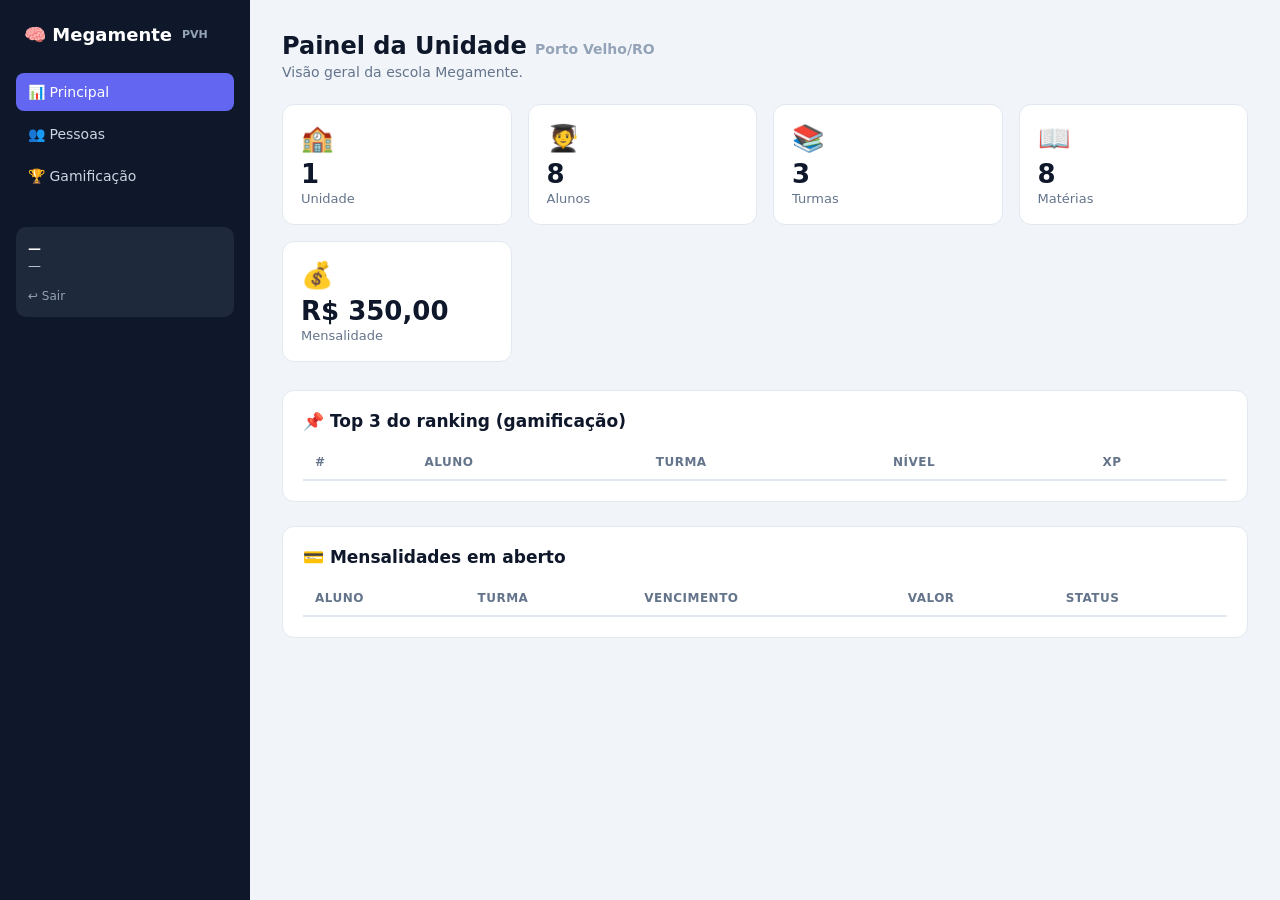
==== prototipo/index.html @ e92a615d "Inovação: gamificação - níveis, conquistas, XP, ranking e protótipo da interface" ====
<!DOCTYPE html>
<html lang="pt-BR">
<head>
    <meta charset="UTF-8">
    <meta name="viewport" content="width=device-width, initial-scale=1.0">
    <title>Principal - Escola Megamente</title>
    <link rel="stylesheet" href="assets/style.css">
</head>
<body>
    <div class="app">
        <aside class="sidebar">
            <div class="brand">🧠 Megamente <span style="font-size:11px;color:#94a3b8">PVH</span></div>
            <nav>
                <a href="index.html" class="active">📊 Principal</a>
                <a href="pessoas.html">👥 Pessoas</a>
                <a href="gamificacao.html">🏆 Gamificação</a>
            </nav>
            <div class="sidebar-user">
                <b id="nomeUsuario">—</b>
                <span id="cargoUsuario">—</span><br><br>
                <a href="#" onclick="sair()">↩ Sair</a>
            </div>
        </aside>

        <main class="main">
            <h1>Painel da Unidade <span style="font-size:14px;color:#94a3b8">Porto Velho/RO</span></h1>
            <p class="page-sub">Visão geral da escola Megamente.</p>

            <div class="cards">
                <div class="card"><div class="card-icone">🏫</div><div class="card-valor">1</div><div class="card-label">Unidade</div></div>
                <div class="card"><div class="card-icone">🧑‍🎓</div><div class="card-valor">8</div><div class="card-label">Alunos</div></div>
                <div class="card"><div class="card-icone">📚</div><div class="card-valor">3</div><div class="card-label">Turmas</div></div>
                <div class="card"><div class="card-icone">📖</div><div class="card-valor">8</div><div class="card-label">Matérias</div></div>
                <div class="card"><div class="card-icone">💰</div><div class="card-valor">R$ 350,00</div><div class="card-label">Mensalidade</div></div>
            </div>

            <div class="panel">
                <h2>📌 Top 3 do ranking (gamificação)</h2>
                <table>
                    <thead>
                        <tr><th>#</th><th>Aluno</th><th>Turma</th><th>Nível</th><th>XP</th></tr>
                    </thead>
                    <tbody id="tbodyRankingTop"></tbody>
                </table>
            </div>

            <div class="panel">
                <h2>💳 Mensalidades em aberto</h2>
                <table>
                    <thead>
                        <tr><th>Aluno</th><th>Turma</th><th>Vencimento</th><th>Valor</th><th>Status</th></tr>
                    </thead>
                    <tbody id="tbodyPagamentos"></tbody>
                </table>
            </div>
        </main>
    </div>

    <script src="assets/app.js"></script>
</body>
</html>
---- prototipo/assets/style.css ----
/* Protótipo Escola Megamente */

* {
    margin: 0;
    padding: 0;
    box-sizing: border-box;
}

:root {
    --bg: #0f172a;
    --bg-soft: #1e293b;
    --card: #ffffff;
    --primary: #6366f1;
    --primary-dark: #4f46e5;
    --success: #10b981;
    --warning: #f59e0b;
    --danger: #ef4444;
    --text: #0f172a;
    --muted: #64748b;
    --border: #e2e8f0;
    --gold: #f59e0b;
}

body {
    font-family: 'Segoe UI', system-ui, -apple-system, sans-serif;
    background: #f1f5f9;
    color: var(--text);
    min-height: 100vh;
    display: flex;
    flex-direction: column;
    align-items: center;
}

/* ---------- LOGIN ---------- */

.login-wrapper {
    min-height: 100vh;
    display: flex;
    align-items: center;
    justify-content: center;
    background: radial-gradient(1200px 600px at 70% -10%, #4338ca55, transparent),
                radial-gradient(1000px 500px at 10% 110%, #0ea5e955, transparent),
                var(--bg);
    width: 100%;
}

.login-card {
    background: var(--card);
    border-radius: 16px;
    box-shadow: 0 25px 60px rgba(2, 6, 23, .5);
    padding: 40px;
    width: 100%;
    max-width: 400px;
}

.login-card .logo {
    font-size: 42px;
    text-align: center;
    margin-bottom: 8px;
}

.login-card h1 {
    text-align: center;
    font-size: 24px;
    color: var(--text);
}

.login-card .subtitle {
    text-align: center;
    color: var(--muted);
    font-size: 14px;
    margin: 6px 0 24px;
}

.login-card .badge-gamificacao {
    display: block;
    text-align: center;
    background: linear-gradient(90deg, #f59e0b, #ef4444);
    color: #fff;
    font-size: 12px;
    font-weight: 700;
    border-radius: 999px;
    padding: 6px 12px;
    margin: 0 auto 20px;
    width: fit-content;
}

.field {
    margin-bottom: 16px;
}

.field label {
    display: block;
    font-size: 13px;
    font-weight: 600;
    color: var(--text);
    margin-bottom: 6px;
}

.field input,
.field select {
    width: 100%;
    padding: 12px 14px;
    border: 1px solid var(--border);
    border-radius: 8px;
    font-size: 14px;
    background: #f8fafc;
}

.field input:focus,
.field select:focus {
    outline: 2px solid var(--primary);
    border-color: transparent;
}

.btn {
    display: inline-flex;
    align-items: center;
    justify-content: center;
    gap: 8px;
    padding: 12px 20px;
    border: none;
    border-radius: 8px;
    font-size: 14px;
    font-weight: 600;
    cursor: pointer;
    text-decoration: none;
    transition: filter .15s;
}

.btn:hover { filter: brightness(1.05); }

.btn-primary { background: var(--primary); color: #fff; width: 100%; }
.btn-success { background: var(--success); color: #fff; }
.btn-ghost   { background: transparent; color: var(--primary); border: 1px solid var(--primary); }

.login-error {
    color: var(--danger);
    font-size: 13px;
    margin-top: 10px;
    text-align: center;
    display: none;
}

.perfil-cards {
    display: flex;
    flex-direction: column;
    gap: 10px;
    margin-bottom: 20px;
}

.perfil-card {
    display: flex;
    align-items: center;
    gap: 12px;
    border: 2px solid var(--border);
    border-radius: 10px;
    padding: 12px 14px;
    cursor: pointer;
    transition: border-color .15s, background .15s;
    background: #f8fafc;
}

.perfil-card:hover { border-color: var(--primary); }

.perfil-card.selected { border-color: var(--primary); background: #eef2ff; }

.perfil-card .perfil-icone {
    font-size: 28px;
}

.perfil-card .perfil-nome { font-weight: 700; font-size: 14px; }
.perfil-card .perfil-desc { font-size: 12px; color: var(--muted); }

/* ---------- APP (layout com sidebar) ---------- */

.app {
    display: flex;
    width: 100%;
    min-height: 100vh;
}

.sidebar {
    width: 250px;
    background: var(--bg);
    color: #cbd5e1;
    padding: 24px 16px;
    flex-shrink: 0;
}

.sidebar .brand {
    font-size: 18px;
    font-weight: 800;
    color: #fff;
    display: flex;
    align-items: center;
    gap: 10px;
    margin-bottom: 28px;
    padding: 0 8px;
}

.sidebar nav a {
    display: flex;
    align-items: center;
    gap: 10px;
    color: #cbd5e1;
    text-decoration: none;
    padding: 11px 12px;
    border-radius: 8px;
    font-size: 14px;
    margin-bottom: 4px;
    transition: background .15s;
}

.sidebar nav a:hover { background: var(--bg-soft); color: #fff; }
.sidebar nav a.active { background: var(--primary); color: #fff; }

.sidebar .sidebar-user {
    margin-top: 32px;
    padding: 14px 12px;
    background: var(--bg-soft);
    border-radius: 10px;
    font-size: 13px;
}

.sidebar .sidebar-user b { color: #fff; display: block; margin-bottom: 2px; }
.sidebar .sidebar-user a { color: #94a3b8; font-size: 12px; text-decoration: none; }

.main {
    flex: 1;
    padding: 32px;
    max-width: 1100px;
}

.main h1 { font-size: 24px; margin-bottom: 4px; }
.main .page-sub { color: var(--muted); margin-bottom: 24px; font-size: 14px; }

.cards {
    display: grid;
    grid-template-columns: repeat(auto-fit, minmax(200px, 1fr));
    gap: 16px;
    margin-bottom: 28px;
}

.card {
    background: var(--card);
    border: 1px solid var(--border);
    border-radius: 12px;
    padding: 18px;
}

.card .card-icone { font-size: 26px; }
.card .card-valor { font-size: 26px; font-weight: 800; margin: 6px 0 2px; }
.card .card-label { font-size: 13px; color: var(--muted); }

.panel {
    background: var(--card);
    border: 1px solid var(--border);
    border-radius: 12px;
    padding: 20px;
    margin-bottom: 24px;
}

.panel h2 { font-size: 17px; margin-bottom: 14px; }

table {
    width: 100%;
    border-collapse: collapse;
    font-size: 14px;
}

th {
    text-align: left;
    font-size: 12px;
    text-transform: uppercase;
    letter-spacing: .04em;
    color: var(--muted);
    padding: 10px 12px;
    border-bottom: 2px solid var(--border);
}

td {
    padding: 12px;
    border-bottom: 1px solid var(--border);
}

tr:hover td { background: #f8fafc; }

.badge {
    display: inline-block;
    padding: 4px 10px;
    border-radius: 999px;
    font-size: 12px;
    font-weight: 700;
}

.badge-pago      { background: #d1fae5; color: #065f46; }
.badge-pendente  { background: #fef3c7; color: #92400e; }
.badge-atrasado  { background: #fee2e2; color: #991b1b; }
.badge-ativa     { background: #dbeafe; color: #1e40af; }
.badge-nivel     { background: #ede9fe; color: #5b21b6; }

.toolbar {
    display: flex;
    gap: 10px;
    align-items: center;
    margin-bottom: 16px;
}

.toolbar input[type="search"] {
    flex: 1;
    padding: 10px 14px;
    border: 1px solid var(--border);
    border-radius: 8px;
    font-size: 14px;
}

/* ---------- RANKING / GAMIFICAÇÃO ---------- */

.podio { display: flex; gap: 16px; align-items: flex-end; margin-bottom: 28px; }

.podio-item {
    flex: 1;
    text-align: center;
    background: var(--card);
    border: 1px solid var(--border);
    border-radius: 12px;
    padding: 16px 12px;
}

.podio-item .rank { font-size: 30px; }
.podio-item .nome { font-weight: 700; font-size: 14px; margin-top: 4px; }
.podio-item .xp { font-size: 13px; color: var(--muted); }
.podio-item.podio-top { border-color: var(--gold); box-shadow: 0 8px 24px rgba(245, 158, 11, .18); }

.progresso {
    display: flex;
    align-items: center;
    gap: 12px;
    margin: 8px 0 2px;
    font-size: 13px;
    color: var(--muted);
}

.barra {
    flex: 1;
    height: 8px;
    background: #e2e8f0;
    border-radius: 999px;
    overflow: hidden;
}

.barra > span {
    display: block;
    height: 100%;
    background: linear-gradient(90deg, var(--primary), #a855f7);
    border-radius: 999px;
}

.conquista-chip {
    display: inline-flex;
    align-items: center;
    gap: 6px;
    background: #f8fafc;
    border: 1px solid var(--border);
    border-radius: 999px;
    padding: 5px 10px;
    font-size: 13px;
    margin: 3px 4px 3px 0;
}

.avatar {
    width: 34px;
    height: 34px;
    border-radius: 50%;
    background: var(--primary);
    color: #fff;
    display: inline-flex;
    align-items: center;
    justify-content: center;
    font-weight: 700;
    font-size: 14px;
}

.footer-note {
    margin-top: 24px;
    font-size: 12px;
    color: var(--muted);
    text-align: center;
}

@media (max-width: 800px) {
    .app { flex-direction: column; }
    .sidebar { width: 100%; }
}
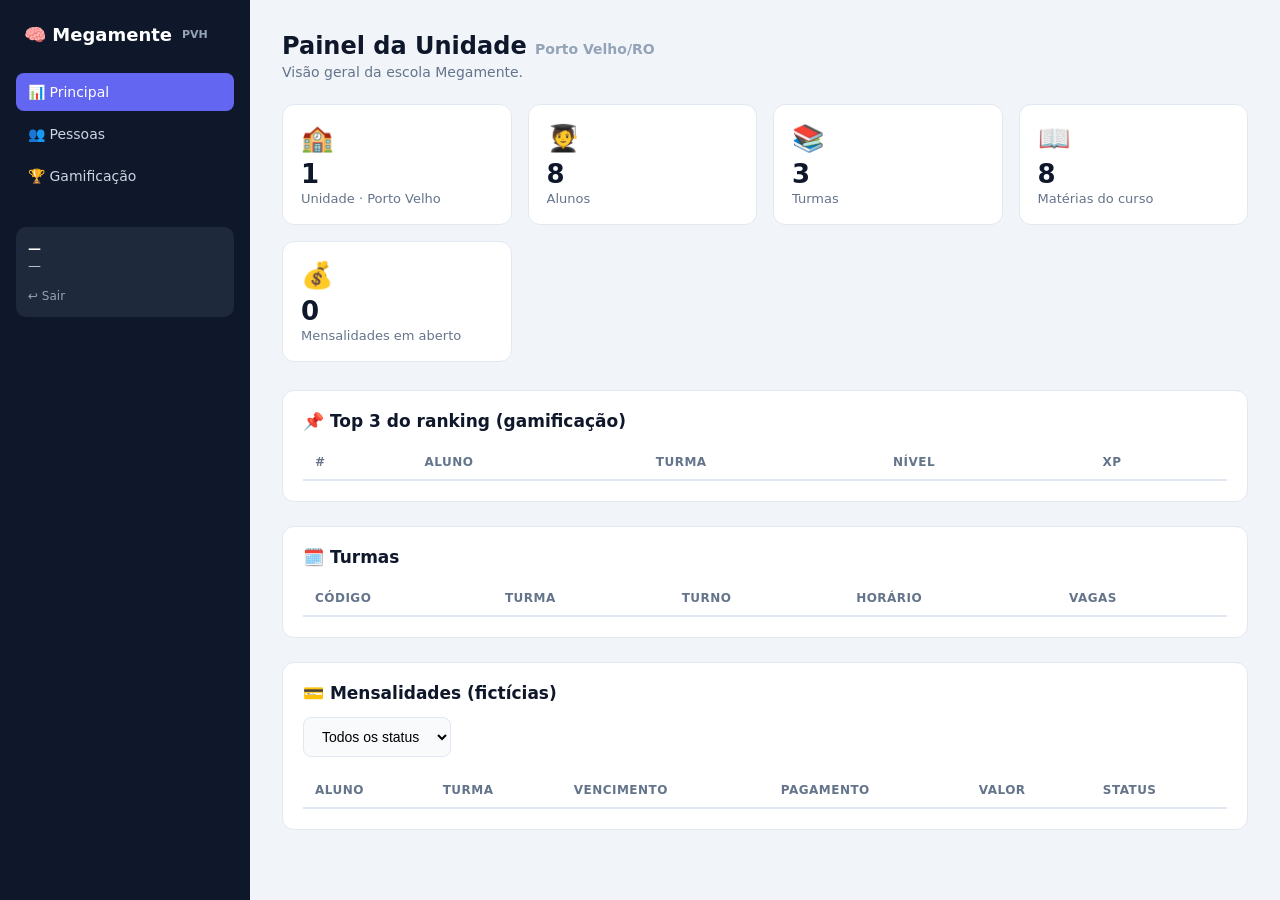
==== commit 6152d97d: "Protótipo: telas com dados fictícios completos (20 pessoas, 13 pagamentos, conquistas, turmas)" ====
--- a/prototipo/index.html
+++ b/prototipo/index.html
@@ -27,11 +27,11 @@
             <p class="page-sub">Visão geral da escola Megamente.</p>
 
             <div class="cards">
-                <div class="card"><div class="card-icone">🏫</div><div class="card-valor">1</div><div class="card-label">Unidade</div></div>
-                <div class="card"><div class="card-icone">🧑‍🎓</div><div class="card-valor">8</div><div class="card-label">Alunos</div></div>
+                <div class="card"><div class="card-icone">🏫</div><div class="card-valor">1</div><div class="card-label">Unidade · Porto Velho</div></div>
+                <div class="card"><div class="card-icone">🧑‍🎓</div><div class="card-valor" id="totalAlunos">8</div><div class="card-label">Alunos</div></div>
                 <div class="card"><div class="card-icone">📚</div><div class="card-valor">3</div><div class="card-label">Turmas</div></div>
-                <div class="card"><div class="card-icone">📖</div><div class="card-valor">8</div><div class="card-label">Matérias</div></div>
-                <div class="card"><div class="card-icone">💰</div><div class="card-valor">R$ 350,00</div><div class="card-label">Mensalidade</div></div>
+                <div class="card"><div class="card-icone">📖</div><div class="card-valor">8</div><div class="card-label">Matérias do curso</div></div>
+                <div class="card"><div class="card-icone">💰</div><div class="card-valor" id="totalPendentes">0</div><div class="card-label">Mensalidades em aberto</div></div>
             </div>
 
             <div class="panel">
@@ -45,10 +45,28 @@
             </div>
 
             <div class="panel">
-                <h2>💳 Mensalidades em aberto</h2>
+                <h2>🗓️ Turmas</h2>
                 <table>
                     <thead>
-                        <tr><th>Aluno</th><th>Turma</th><th>Vencimento</th><th>Valor</th><th>Status</th></tr>
+                        <tr><th>Código</th><th>Turma</th><th>Turno</th><th>Horário</th><th>Vagas</th></tr>
+                    </thead>
+                    <tbody id="tbodyTurmas"></tbody>
+                </table>
+            </div>
+
+            <div class="panel">
+                <h2>💳 Mensalidades (fictícias)</h2>
+                <div class="toolbar">
+                    <select id="filtroStatus" onchange="filtrarPagamentos()" style="padding:10px 14px;border:1px solid var(--border);border-radius:8px;font-size:14px;background:#f8fafc;">
+                        <option value="">Todos os status</option>
+                        <option value="PAGO">Pago</option>
+                        <option value="PENDENTE">Pendente</option>
+                        <option value="ATRASADO">Atrasado</option>
+                    </select>
+                </div>
+                <table>
+                    <thead>
+                        <tr><th>Aluno</th><th>Turma</th><th>Vencimento</th><th>Pagamento</th><th>Valor</th><th>Status</th></tr>
                     </thead>
                     <tbody id="tbodyPagamentos"></tbody>
                 </table>
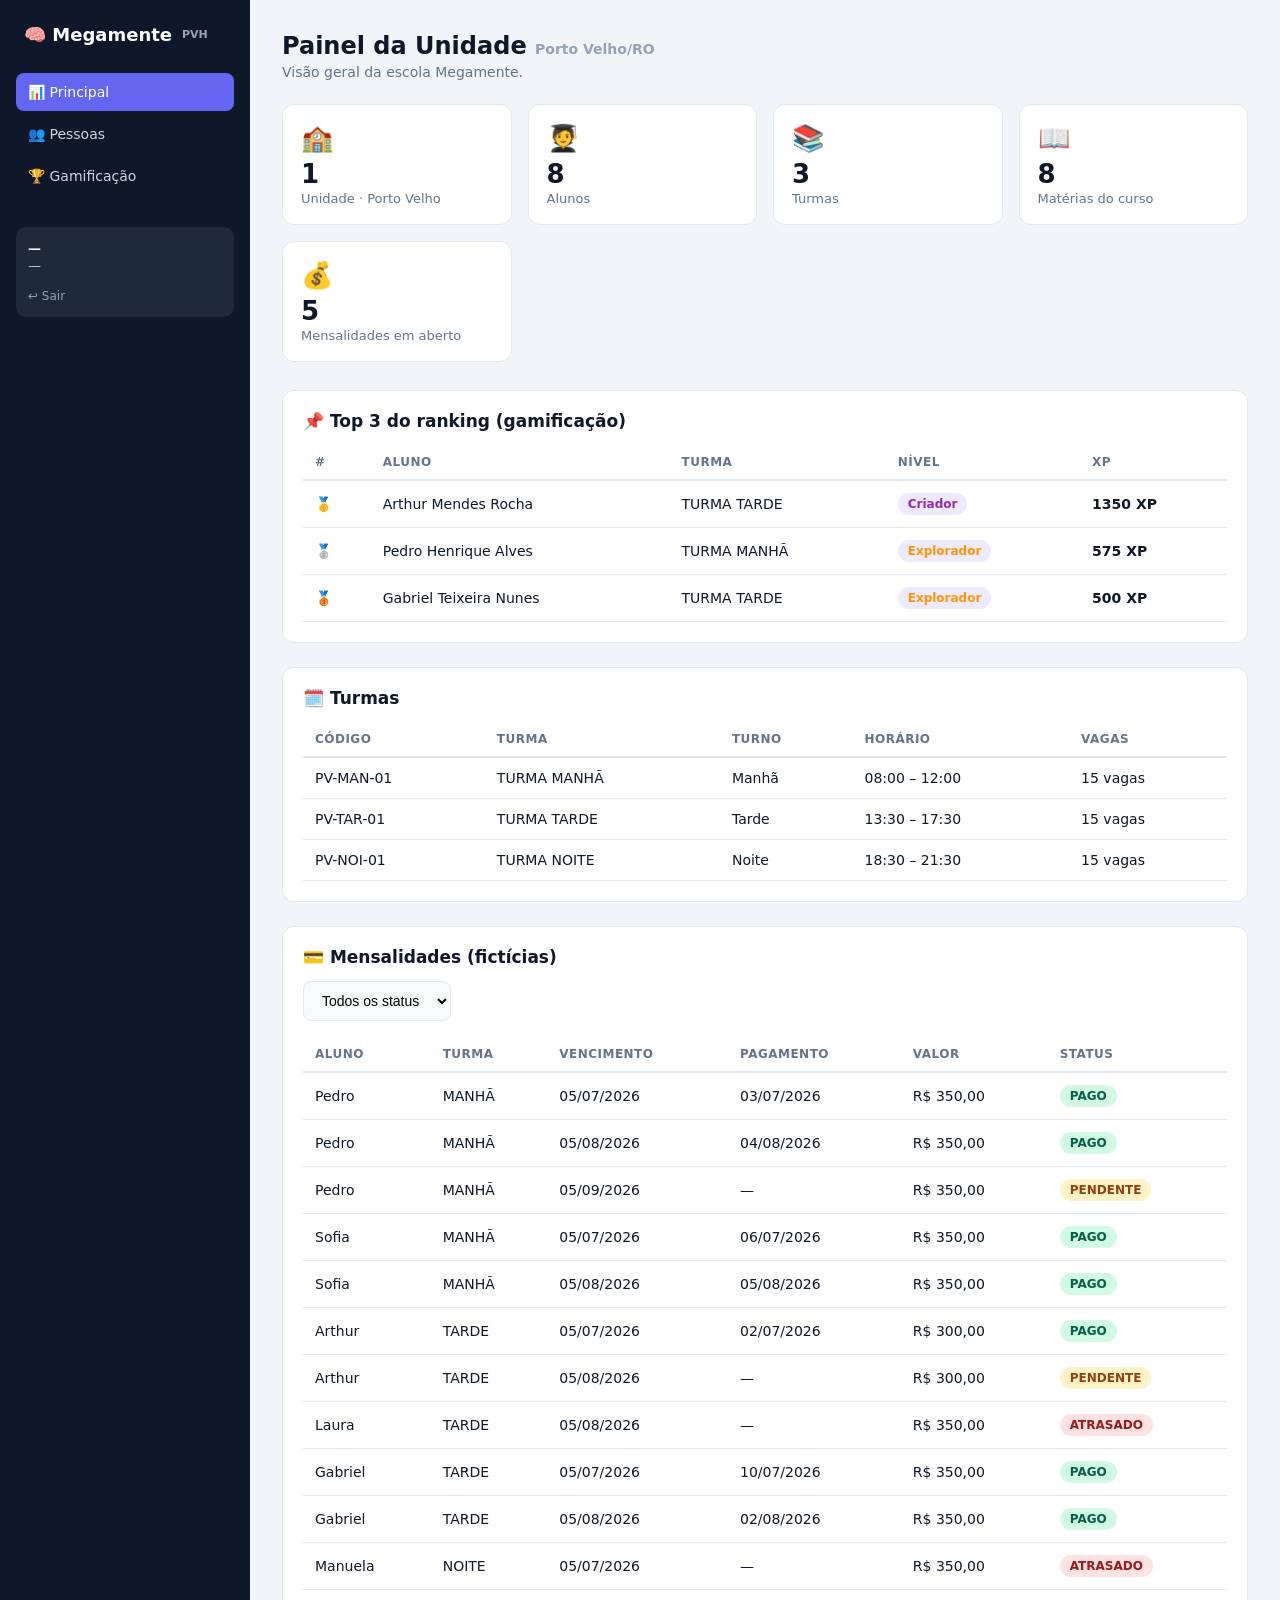
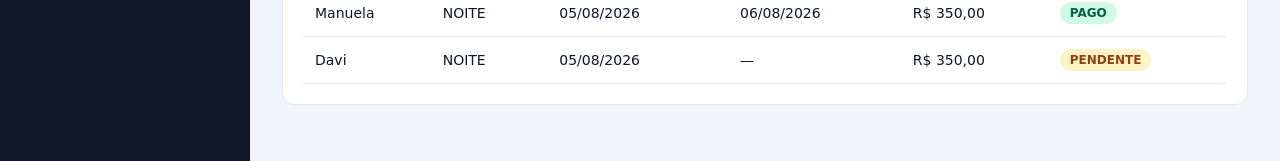
==== commit a44ab100: "Protótipo: dados fictícios embutidos no HTML (funcionam sem JS)" ====
--- a/prototipo/index.html
+++ b/prototipo/index.html
@@ -31,7 +31,7 @@
                 <div class="card"><div class="card-icone">🧑‍🎓</div><div class="card-valor" id="totalAlunos">8</div><div class="card-label">Alunos</div></div>
                 <div class="card"><div class="card-icone">📚</div><div class="card-valor">3</div><div class="card-label">Turmas</div></div>
                 <div class="card"><div class="card-icone">📖</div><div class="card-valor">8</div><div class="card-label">Matérias do curso</div></div>
-                <div class="card"><div class="card-icone">💰</div><div class="card-valor" id="totalPendentes">0</div><div class="card-label">Mensalidades em aberto</div></div>
+                <div class="card"><div class="card-icone">💰</div><div class="card-valor" id="totalPendentes">5</div><div class="card-label">Mensalidades em aberto</div></div>
             </div>
 
             <div class="panel">
@@ -40,7 +40,11 @@
                     <thead>
                         <tr><th>#</th><th>Aluno</th><th>Turma</th><th>Nível</th><th>XP</th></tr>
                     </thead>
-                    <tbody id="tbodyRankingTop"></tbody>
+                    <tbody id="tbodyRankingTop">
+                        <tr><td>🥇</td><td>Arthur Mendes Rocha</td><td>TURMA TARDE</td><td><span class="badge badge-nivel" style="color:#9c27b0">Criador</span></td><td><b>1350 XP</b></td></tr>
+                        <tr><td>🥈</td><td>Pedro Henrique Alves</td><td>TURMA MANHÃ</td><td><span class="badge badge-nivel" style="color:#ff9800">Explorador</span></td><td><b>575 XP</b></td></tr>
+                        <tr><td>🥉</td><td>Gabriel Teixeira Nunes</td><td>TURMA TARDE</td><td><span class="badge badge-nivel" style="color:#ff9800">Explorador</span></td><td><b>500 XP</b></td></tr>
+                    </tbody>
                 </table>
             </div>
 
@@ -50,7 +54,11 @@
                     <thead>
                         <tr><th>Código</th><th>Turma</th><th>Turno</th><th>Horário</th><th>Vagas</th></tr>
                     </thead>
-                    <tbody id="tbodyTurmas"></tbody>
+                    <tbody id="tbodyTurmas">
+                        <tr><td>PV-MAN-01</td><td>TURMA MANHÃ</td><td>Manhã</td><td>08:00 – 12:00</td><td>15 vagas</td></tr>
+                        <tr><td>PV-TAR-01</td><td>TURMA TARDE</td><td>Tarde</td><td>13:30 – 17:30</td><td>15 vagas</td></tr>
+                        <tr><td>PV-NOI-01</td><td>TURMA NOITE</td><td>Noite</td><td>18:30 – 21:30</td><td>15 vagas</td></tr>
+                    </tbody>
                 </table>
             </div>
 
@@ -68,7 +76,21 @@
                     <thead>
                         <tr><th>Aluno</th><th>Turma</th><th>Vencimento</th><th>Pagamento</th><th>Valor</th><th>Status</th></tr>
                     </thead>
-                    <tbody id="tbodyPagamentos"></tbody>
+                    <tbody id="tbodyPagamentos">
+                        <tr><td>Pedro</td><td>MANHÃ</td><td>05/07/2026</td><td>03/07/2026</td><td>R$ 350,00</td><td><span class="badge badge-pago">PAGO</span></td></tr>
+                        <tr><td>Pedro</td><td>MANHÃ</td><td>05/08/2026</td><td>04/08/2026</td><td>R$ 350,00</td><td><span class="badge badge-pago">PAGO</span></td></tr>
+                        <tr><td>Pedro</td><td>MANHÃ</td><td>05/09/2026</td><td>—</td><td>R$ 350,00</td><td><span class="badge badge-pendente">PENDENTE</span></td></tr>
+                        <tr><td>Sofia</td><td>MANHÃ</td><td>05/07/2026</td><td>06/07/2026</td><td>R$ 350,00</td><td><span class="badge badge-pago">PAGO</span></td></tr>
+                        <tr><td>Sofia</td><td>MANHÃ</td><td>05/08/2026</td><td>05/08/2026</td><td>R$ 350,00</td><td><span class="badge badge-pago">PAGO</span></td></tr>
+                        <tr><td>Arthur</td><td>TARDE</td><td>05/07/2026</td><td>02/07/2026</td><td>R$ 300,00</td><td><span class="badge badge-pago">PAGO</span></td></tr>
+                        <tr><td>Arthur</td><td>TARDE</td><td>05/08/2026</td><td>—</td><td>R$ 300,00</td><td><span class="badge badge-pendente">PENDENTE</span></td></tr>
+                        <tr><td>Laura</td><td>TARDE</td><td>05/08/2026</td><td>—</td><td>R$ 350,00</td><td><span class="badge badge-atrasado">ATRASADO</span></td></tr>
+                        <tr><td>Gabriel</td><td>TARDE</td><td>05/07/2026</td><td>10/07/2026</td><td>R$ 350,00</td><td><span class="badge badge-pago">PAGO</span></td></tr>
+                        <tr><td>Gabriel</td><td>TARDE</td><td>05/08/2026</td><td>02/08/2026</td><td>R$ 350,00</td><td><span class="badge badge-pago">PAGO</span></td></tr>
+                        <tr><td>Manuela</td><td>NOITE</td><td>05/07/2026</td><td>—</td><td>R$ 350,00</td><td><span class="badge badge-atrasado">ATRASADO</span></td></tr>
+                        <tr><td>Manuela</td><td>NOITE</td><td>05/08/2026</td><td>06/08/2026</td><td>R$ 350,00</td><td><span class="badge badge-pago">PAGO</span></td></tr>
+                        <tr><td>Davi</td><td>NOITE</td><td>05/08/2026</td><td>—</td><td>R$ 350,00</td><td><span class="badge badge-pendente">PENDENTE</span></td></tr>
+                    </tbody>
                 </table>
             </div>
         </main>
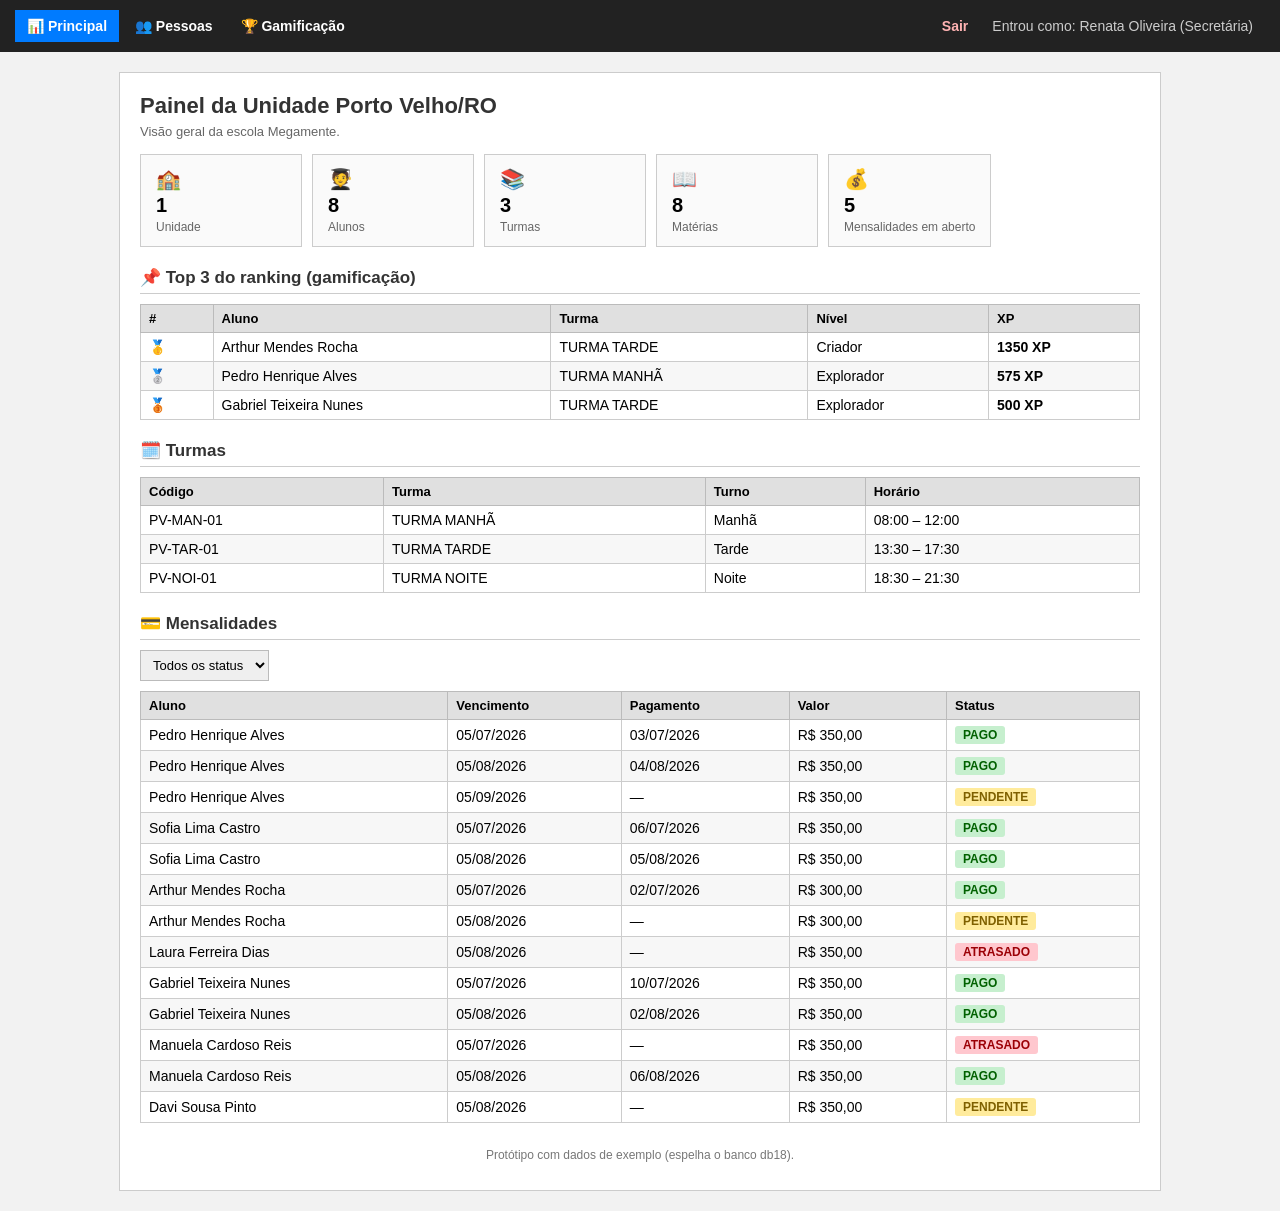
==== commit 9d9c9b86: "Protótipo: layout simples de aluno (sem sidebar/gradiente)" ====
--- a/prototipo/index.html
+++ b/prototipo/index.html
@@ -2,100 +2,104 @@
 <html lang="pt-BR">
 <head>
     <meta charset="UTF-8">
-    <meta name="viewport" content="width=device-width, initial-scale=1.0">
     <title>Principal - Escola Megamente</title>
     <link rel="stylesheet" href="assets/style.css">
 </head>
 <body>
-    <div class="app">
-        <aside class="sidebar">
-            <div class="brand">🧠 Megamente <span style="font-size:11px;color:#94a3b8">PVH</span></div>
-            <nav>
-                <a href="index.html" class="active">📊 Principal</a>
-                <a href="pessoas.html">👥 Pessoas</a>
-                <a href="gamificacao.html">🏆 Gamificação</a>
-            </nav>
-            <div class="sidebar-user">
-                <b id="nomeUsuario">—</b>
-                <span id="cargoUsuario">—</span><br><br>
-                <a href="#" onclick="sair()">↩ Sair</a>
-            </div>
-        </aside>
 
-        <main class="main">
-            <h1>Painel da Unidade <span style="font-size:14px;color:#94a3b8">Porto Velho/RO</span></h1>
-            <p class="page-sub">Visão geral da escola Megamente.</p>
+<div class="menu">
+    <a href="index.html" class="ativo">📊 Principal</a>
+    <a href="pessoas.html">👥 Pessoas</a>
+    <a href="gamificacao.html">🏆 Gamificação</a>
+    <span class="usuario" id="usuarioLogado"></span>
+    <span class="usuario"><a href="#" onclick="sair()">Sair</a></span>
+</div>
 
-            <div class="cards">
-                <div class="card"><div class="card-icone">🏫</div><div class="card-valor">1</div><div class="card-label">Unidade · Porto Velho</div></div>
-                <div class="card"><div class="card-icone">🧑‍🎓</div><div class="card-valor" id="totalAlunos">8</div><div class="card-label">Alunos</div></div>
-                <div class="card"><div class="card-icone">📚</div><div class="card-valor">3</div><div class="card-label">Turmas</div></div>
-                <div class="card"><div class="card-icone">📖</div><div class="card-valor">8</div><div class="card-label">Matérias do curso</div></div>
-                <div class="card"><div class="card-icone">💰</div><div class="card-valor" id="totalPendentes">5</div><div class="card-label">Mensalidades em aberto</div></div>
-            </div>
+<div class="container">
 
-            <div class="panel">
-                <h2>📌 Top 3 do ranking (gamificação)</h2>
-                <table>
-                    <thead>
-                        <tr><th>#</th><th>Aluno</th><th>Turma</th><th>Nível</th><th>XP</th></tr>
-                    </thead>
-                    <tbody id="tbodyRankingTop">
-                        <tr><td>🥇</td><td>Arthur Mendes Rocha</td><td>TURMA TARDE</td><td><span class="badge badge-nivel" style="color:#9c27b0">Criador</span></td><td><b>1350 XP</b></td></tr>
-                        <tr><td>🥈</td><td>Pedro Henrique Alves</td><td>TURMA MANHÃ</td><td><span class="badge badge-nivel" style="color:#ff9800">Explorador</span></td><td><b>575 XP</b></td></tr>
-                        <tr><td>🥉</td><td>Gabriel Teixeira Nunes</td><td>TURMA TARDE</td><td><span class="badge badge-nivel" style="color:#ff9800">Explorador</span></td><td><b>500 XP</b></td></tr>
-                    </tbody>
-                </table>
-            </div>
+    <h1>Painel da Unidade Porto Velho/RO</h1>
+    <p class="subtitulo">Visão geral da escola Megamente.</p>
 
-            <div class="panel">
-                <h2>🗓️ Turmas</h2>
-                <table>
-                    <thead>
-                        <tr><th>Código</th><th>Turma</th><th>Turno</th><th>Horário</th><th>Vagas</th></tr>
-                    </thead>
-                    <tbody id="tbodyTurmas">
-                        <tr><td>PV-MAN-01</td><td>TURMA MANHÃ</td><td>Manhã</td><td>08:00 – 12:00</td><td>15 vagas</td></tr>
-                        <tr><td>PV-TAR-01</td><td>TURMA TARDE</td><td>Tarde</td><td>13:30 – 17:30</td><td>15 vagas</td></tr>
-                        <tr><td>PV-NOI-01</td><td>TURMA NOITE</td><td>Noite</td><td>18:30 – 21:30</td><td>15 vagas</td></tr>
-                    </tbody>
-                </table>
-            </div>
-
-            <div class="panel">
-                <h2>💳 Mensalidades (fictícias)</h2>
-                <div class="toolbar">
-                    <select id="filtroStatus" onchange="filtrarPagamentos()" style="padding:10px 14px;border:1px solid var(--border);border-radius:8px;font-size:14px;background:#f8fafc;">
-                        <option value="">Todos os status</option>
-                        <option value="PAGO">Pago</option>
-                        <option value="PENDENTE">Pendente</option>
-                        <option value="ATRASADO">Atrasado</option>
-                    </select>
-                </div>
-                <table>
-                    <thead>
-                        <tr><th>Aluno</th><th>Turma</th><th>Vencimento</th><th>Pagamento</th><th>Valor</th><th>Status</th></tr>
-                    </thead>
-                    <tbody id="tbodyPagamentos">
-                        <tr><td>Pedro</td><td>MANHÃ</td><td>05/07/2026</td><td>03/07/2026</td><td>R$ 350,00</td><td><span class="badge badge-pago">PAGO</span></td></tr>
-                        <tr><td>Pedro</td><td>MANHÃ</td><td>05/08/2026</td><td>04/08/2026</td><td>R$ 350,00</td><td><span class="badge badge-pago">PAGO</span></td></tr>
-                        <tr><td>Pedro</td><td>MANHÃ</td><td>05/09/2026</td><td>—</td><td>R$ 350,00</td><td><span class="badge badge-pendente">PENDENTE</span></td></tr>
-                        <tr><td>Sofia</td><td>MANHÃ</td><td>05/07/2026</td><td>06/07/2026</td><td>R$ 350,00</td><td><span class="badge badge-pago">PAGO</span></td></tr>
-                        <tr><td>Sofia</td><td>MANHÃ</td><td>05/08/2026</td><td>05/08/2026</td><td>R$ 350,00</td><td><span class="badge badge-pago">PAGO</span></td></tr>
-                        <tr><td>Arthur</td><td>TARDE</td><td>05/07/2026</td><td>02/07/2026</td><td>R$ 300,00</td><td><span class="badge badge-pago">PAGO</span></td></tr>
-                        <tr><td>Arthur</td><td>TARDE</td><td>05/08/2026</td><td>—</td><td>R$ 300,00</td><td><span class="badge badge-pendente">PENDENTE</span></td></tr>
-                        <tr><td>Laura</td><td>TARDE</td><td>05/08/2026</td><td>—</td><td>R$ 350,00</td><td><span class="badge badge-atrasado">ATRASADO</span></td></tr>
-                        <tr><td>Gabriel</td><td>TARDE</td><td>05/07/2026</td><td>10/07/2026</td><td>R$ 350,00</td><td><span class="badge badge-pago">PAGO</span></td></tr>
-                        <tr><td>Gabriel</td><td>TARDE</td><td>05/08/2026</td><td>02/08/2026</td><td>R$ 350,00</td><td><span class="badge badge-pago">PAGO</span></td></tr>
-                        <tr><td>Manuela</td><td>NOITE</td><td>05/07/2026</td><td>—</td><td>R$ 350,00</td><td><span class="badge badge-atrasado">ATRASADO</span></td></tr>
-                        <tr><td>Manuela</td><td>NOITE</td><td>05/08/2026</td><td>06/08/2026</td><td>R$ 350,00</td><td><span class="badge badge-pago">PAGO</span></td></tr>
-                        <tr><td>Davi</td><td>NOITE</td><td>05/08/2026</td><td>—</td><td>R$ 350,00</td><td><span class="badge badge-pendente">PENDENTE</span></td></tr>
-                    </tbody>
-                </table>
-            </div>
-        </main>
+    <div class="cards">
+        <div class="card">
+            <div class="card-icone">🏫</div>
+            <div class="card-valor">1</div>
+            <div class="card-label">Unidade</div>
+        </div>
+        <div class="card">
+            <div class="card-icone">🧑‍🎓</div>
+            <div class="card-valor">8</div>
+            <div class="card-label">Alunos</div>
+        </div>
+        <div class="card">
+            <div class="card-icone">📚</div>
+            <div class="card-valor">3</div>
+            <div class="card-label">Turmas</div>
+        </div>
+        <div class="card">
+            <div class="card-icone">📖</div>
+            <div class="card-valor">8</div>
+            <div class="card-label">Matérias</div>
+        </div>
+        <div class="card">
+            <div class="card-icone">💰</div>
+            <div class="card-valor">5</div>
+            <div class="card-label">Mensalidades em aberto</div>
+        </div>
     </div>
 
-    <script src="assets/app.js"></script>
+    <h2>📌 Top 3 do ranking (gamificação)</h2>
+    <table>
+        <thead><tr><th>#</th><th>Aluno</th><th>Turma</th><th>Nível</th><th>XP</th></tr></thead>
+        <tbody>
+            <tr><td>🥇</td><td>Arthur Mendes Rocha</td><td>TURMA TARDE</td><td>Criador</td><td><b>1350 XP</b></td></tr>
+            <tr><td>🥈</td><td>Pedro Henrique Alves</td><td>TURMA MANHÃ</td><td>Explorador</td><td><b>575 XP</b></td></tr>
+            <tr><td>🥉</td><td>Gabriel Teixeira Nunes</td><td>TURMA TARDE</td><td>Explorador</td><td><b>500 XP</b></td></tr>
+        </tbody>
+    </table>
+
+    <h2>🗓️ Turmas</h2>
+    <table>
+        <thead><tr><th>Código</th><th>Turma</th><th>Turno</th><th>Horário</th></tr></thead>
+        <tbody>
+            <tr><td>PV-MAN-01</td><td>TURMA MANHÃ</td><td>Manhã</td><td>08:00 – 12:00</td></tr>
+            <tr><td>PV-TAR-01</td><td>TURMA TARDE</td><td>Tarde</td><td>13:30 – 17:30</td></tr>
+            <tr><td>PV-NOI-01</td><td>TURMA NOITE</td><td>Noite</td><td>18:30 – 21:30</td></tr>
+        </tbody>
+    </table>
+
+    <h2>💳 Mensalidades</h2>
+    <div class="barra">
+        <select id="filtroStatus" onchange="filtrarPagamentos()">
+            <option value="">Todos os status</option>
+            <option value="PAGO">Pago</option>
+            <option value="PENDENTE">Pendente</option>
+            <option value="ATRASADO">Atrasado</option>
+        </select>
+    </div>
+    <table>
+        <thead><tr><th>Aluno</th><th>Vencimento</th><th>Pagamento</th><th>Valor</th><th>Status</th></tr></thead>
+        <tbody id="tbodyPagamentos">
+            <tr data-status="PAGO"><td>Pedro Henrique Alves</td><td>05/07/2026</td><td>03/07/2026</td><td>R$ 350,00</td><td><span class="badge badge-pago">PAGO</span></td></tr>
+            <tr data-status="PAGO"><td>Pedro Henrique Alves</td><td>05/08/2026</td><td>04/08/2026</td><td>R$ 350,00</td><td><span class="badge badge-pago">PAGO</span></td></tr>
+            <tr data-status="PENDENTE"><td>Pedro Henrique Alves</td><td>05/09/2026</td><td>—</td><td>R$ 350,00</td><td><span class="badge badge-pendente">PENDENTE</span></td></tr>
+            <tr data-status="PAGO"><td>Sofia Lima Castro</td><td>05/07/2026</td><td>06/07/2026</td><td>R$ 350,00</td><td><span class="badge badge-pago">PAGO</span></td></tr>
+            <tr data-status="PAGO"><td>Sofia Lima Castro</td><td>05/08/2026</td><td>05/08/2026</td><td>R$ 350,00</td><td><span class="badge badge-pago">PAGO</span></td></tr>
+            <tr data-status="PAGO"><td>Arthur Mendes Rocha</td><td>05/07/2026</td><td>02/07/2026</td><td>R$ 300,00</td><td><span class="badge badge-pago">PAGO</span></td></tr>
+            <tr data-status="PENDENTE"><td>Arthur Mendes Rocha</td><td>05/08/2026</td><td>—</td><td>R$ 300,00</td><td><span class="badge badge-pendente">PENDENTE</span></td></tr>
+            <tr data-status="ATRASADO"><td>Laura Ferreira Dias</td><td>05/08/2026</td><td>—</td><td>R$ 350,00</td><td><span class="badge badge-atrasado">ATRASADO</span></td></tr>
+            <tr data-status="PAGO"><td>Gabriel Teixeira Nunes</td><td>05/07/2026</td><td>10/07/2026</td><td>R$ 350,00</td><td><span class="badge badge-pago">PAGO</span></td></tr>
+            <tr data-status="PAGO"><td>Gabriel Teixeira Nunes</td><td>05/08/2026</td><td>02/08/2026</td><td>R$ 350,00</td><td><span class="badge badge-pago">PAGO</span></td></tr>
+            <tr data-status="ATRASADO"><td>Manuela Cardoso Reis</td><td>05/07/2026</td><td>—</td><td>R$ 350,00</td><td><span class="badge badge-atrasado">ATRASADO</span></td></tr>
+            <tr data-status="PAGO"><td>Manuela Cardoso Reis</td><td>05/08/2026</td><td>06/08/2026</td><td>R$ 350,00</td><td><span class="badge badge-pago">PAGO</span></td></tr>
+            <tr data-status="PENDENTE"><td>Davi Sousa Pinto</td><td>05/08/2026</td><td>—</td><td>R$ 350,00</td><td><span class="badge badge-pendente">PENDENTE</span></td></tr>
+        </tbody>
+    </table>
+
+    <p class="rodape">Protótipo com dados de exemplo (espelha o banco db18).</p>
+
+</div>
+
+<script src="assets/app.js"></script>
 </body>
 </html>
--- a/prototipo/assets/style.css
+++ b/prototipo/assets/style.css
@@ -1,395 +1,266 @@
-/* Protótipo Escola Megamente */
+/* Estilos simples do projeto */
 
 * {
     margin: 0;
     padding: 0;
-    box-sizing: border-box;
-}
-
-:root {
-    --bg: #0f172a;
-    --bg-soft: #1e293b;
-    --card: #ffffff;
-    --primary: #6366f1;
-    --primary-dark: #4f46e5;
-    --success: #10b981;
-    --warning: #f59e0b;
-    --danger: #ef4444;
-    --text: #0f172a;
-    --muted: #64748b;
-    --border: #e2e8f0;
-    --gold: #f59e0b;
 }
 
 body {
-    font-family: 'Segoe UI', system-ui, -apple-system, sans-serif;
-    background: #f1f5f9;
-    color: var(--text);
-    min-height: 100vh;
+    font-family: Arial, Helvetica, sans-serif;
+    background: #f2f2f2;
+    font-size: 14px;
+}
+
+/* ---------- menu ---------- */
+
+.menu {
+    background: #222;
+    padding: 10px 15px;
+}
+
+.menu a {
+    color: #fff;
+    text-decoration: none;
+    padding: 8px 12px;
+    display: inline-block;
+    font-weight: bold;
+}
+
+.menu a:hover {
+    background: #444;
+}
+
+.menu .ativo {
+    background: #007bff;
+}
+
+.menu .usuario {
+    float: right;
+    color: #ccc;
+    padding: 8px 12px;
+}
+
+.menu .usuario a {
+    color: #ffb3b3;
+    padding: 0;
+}
+
+/* ---------- conteúdo ---------- */
+
+.container {
+    max-width: 1000px;
+    margin: 20px auto;
+    background: #fff;
+    border: 1px solid #ccc;
+    padding: 20px;
+}
+
+h1 {
+    font-size: 22px;
+    margin-bottom: 5px;
+    color: #333;
+}
+
+h2 {
+    font-size: 17px;
+    margin: 20px 0 10px;
+    color: #333;
+    border-bottom: 1px solid #ccc;
+    padding-bottom: 5px;
+}
+
+.subtitulo {
+    color: #666;
+    font-size: 13px;
+    margin-bottom: 15px;
+}
+
+p {
+    margin-bottom: 8px;
+}
+
+/* ---------- cartões de resumo ---------- */
+
+.cards {
     display: flex;
-    flex-direction: column;
-    align-items: center;
-}
-
-/* ---------- LOGIN ---------- */
-
-.login-wrapper {
-    min-height: 100vh;
-    display: flex;
-    align-items: center;
-    justify-content: center;
-    background: radial-gradient(1200px 600px at 70% -10%, #4338ca55, transparent),
-                radial-gradient(1000px 500px at 10% 110%, #0ea5e955, transparent),
-                var(--bg);
-    width: 100%;
-}
-
-.login-card {
-    background: var(--card);
-    border-radius: 16px;
-    box-shadow: 0 25px 60px rgba(2, 6, 23, .5);
-    padding: 40px;
-    width: 100%;
-    max-width: 400px;
-}
-
-.login-card .logo {
-    font-size: 42px;
-    text-align: center;
-    margin-bottom: 8px;
-}
-
-.login-card h1 {
-    text-align: center;
-    font-size: 24px;
-    color: var(--text);
-}
-
-.login-card .subtitle {
-    text-align: center;
-    color: var(--muted);
-    font-size: 14px;
-    margin: 6px 0 24px;
-}
-
-.login-card .badge-gamificacao {
-    display: block;
-    text-align: center;
-    background: linear-gradient(90deg, #f59e0b, #ef4444);
-    color: #fff;
-    font-size: 12px;
-    font-weight: 700;
-    border-radius: 999px;
-    padding: 6px 12px;
-    margin: 0 auto 20px;
-    width: fit-content;
-}
-
-.field {
-    margin-bottom: 16px;
-}
-
-.field label {
-    display: block;
-    font-size: 13px;
-    font-weight: 600;
-    color: var(--text);
-    margin-bottom: 6px;
-}
-
-.field input,
-.field select {
-    width: 100%;
-    padding: 12px 14px;
-    border: 1px solid var(--border);
-    border-radius: 8px;
-    font-size: 14px;
-    background: #f8fafc;
-}
-
-.field input:focus,
-.field select:focus {
-    outline: 2px solid var(--primary);
-    border-color: transparent;
-}
-
-.btn {
-    display: inline-flex;
-    align-items: center;
-    justify-content: center;
-    gap: 8px;
-    padding: 12px 20px;
-    border: none;
-    border-radius: 8px;
-    font-size: 14px;
-    font-weight: 600;
-    cursor: pointer;
-    text-decoration: none;
-    transition: filter .15s;
-}
-
-.btn:hover { filter: brightness(1.05); }
-
-.btn-primary { background: var(--primary); color: #fff; width: 100%; }
-.btn-success { background: var(--success); color: #fff; }
-.btn-ghost   { background: transparent; color: var(--primary); border: 1px solid var(--primary); }
-
-.login-error {
-    color: var(--danger);
-    font-size: 13px;
-    margin-top: 10px;
-    text-align: center;
-    display: none;
-}
-
-.perfil-cards {
-    display: flex;
-    flex-direction: column;
     gap: 10px;
-    margin-bottom: 20px;
-}
-
-.perfil-card {
-    display: flex;
-    align-items: center;
-    gap: 12px;
-    border: 2px solid var(--border);
-    border-radius: 10px;
-    padding: 12px 14px;
-    cursor: pointer;
-    transition: border-color .15s, background .15s;
-    background: #f8fafc;
-}
-
-.perfil-card:hover { border-color: var(--primary); }
-
-.perfil-card.selected { border-color: var(--primary); background: #eef2ff; }
-
-.perfil-card .perfil-icone {
-    font-size: 28px;
-}
-
-.perfil-card .perfil-nome { font-weight: 700; font-size: 14px; }
-.perfil-card .perfil-desc { font-size: 12px; color: var(--muted); }
-
-/* ---------- APP (layout com sidebar) ---------- */
-
-.app {
-    display: flex;
-    width: 100%;
-    min-height: 100vh;
-}
-
-.sidebar {
-    width: 250px;
-    background: var(--bg);
-    color: #cbd5e1;
-    padding: 24px 16px;
-    flex-shrink: 0;
-}
-
-.sidebar .brand {
-    font-size: 18px;
-    font-weight: 800;
-    color: #fff;
-    display: flex;
-    align-items: center;
-    gap: 10px;
-    margin-bottom: 28px;
-    padding: 0 8px;
-}
-
-.sidebar nav a {
-    display: flex;
-    align-items: center;
-    gap: 10px;
-    color: #cbd5e1;
-    text-decoration: none;
-    padding: 11px 12px;
-    border-radius: 8px;
-    font-size: 14px;
-    margin-bottom: 4px;
-    transition: background .15s;
-}
-
-.sidebar nav a:hover { background: var(--bg-soft); color: #fff; }
-.sidebar nav a.active { background: var(--primary); color: #fff; }
-
-.sidebar .sidebar-user {
-    margin-top: 32px;
-    padding: 14px 12px;
-    background: var(--bg-soft);
-    border-radius: 10px;
-    font-size: 13px;
-}
-
-.sidebar .sidebar-user b { color: #fff; display: block; margin-bottom: 2px; }
-.sidebar .sidebar-user a { color: #94a3b8; font-size: 12px; text-decoration: none; }
-
-.main {
-    flex: 1;
-    padding: 32px;
-    max-width: 1100px;
-}
-
-.main h1 { font-size: 24px; margin-bottom: 4px; }
-.main .page-sub { color: var(--muted); margin-bottom: 24px; font-size: 14px; }
-
-.cards {
-    display: grid;
-    grid-template-columns: repeat(auto-fit, minmax(200px, 1fr));
-    gap: 16px;
-    margin-bottom: 28px;
+    margin-bottom: 15px;
+    flex-wrap: wrap;
 }
 
 .card {
-    background: var(--card);
-    border: 1px solid var(--border);
-    border-radius: 12px;
-    padding: 18px;
-}
-
-.card .card-icone { font-size: 26px; }
-.card .card-valor { font-size: 26px; font-weight: 800; margin: 6px 0 2px; }
-.card .card-label { font-size: 13px; color: var(--muted); }
-
-.panel {
-    background: var(--card);
-    border: 1px solid var(--border);
-    border-radius: 12px;
-    padding: 20px;
-    margin-bottom: 24px;
-}
-
-.panel h2 { font-size: 17px; margin-bottom: 14px; }
+    border: 1px solid #ccc;
+    padding: 12px 15px;
+    background: #fafafa;
+    min-width: 130px;
+}
+
+.card .card-icone {
+    font-size: 20px;
+}
+
+.card .card-valor {
+    font-size: 20px;
+    font-weight: bold;
+    margin: 3px 0;
+}
+
+.card .card-label {
+    font-size: 12px;
+    color: #666;
+}
+
+/* ---------- tabelas ---------- */
 
 table {
     width: 100%;
     border-collapse: collapse;
-    font-size: 14px;
+    margin-bottom: 10px;
 }
 
 th {
+    background: #e0e0e0;
+    border: 1px solid #bbb;
+    padding: 6px 8px;
     text-align: left;
-    font-size: 12px;
-    text-transform: uppercase;
-    letter-spacing: .04em;
-    color: var(--muted);
-    padding: 10px 12px;
-    border-bottom: 2px solid var(--border);
+    font-size: 13px;
 }
 
 td {
-    padding: 12px;
-    border-bottom: 1px solid var(--border);
-}
-
-tr:hover td { background: #f8fafc; }
+    border: 1px solid #ccc;
+    padding: 6px 8px;
+}
+
+tr:nth-child(even) {
+    background: #f7f7f7;
+}
+
+/* ---------- badges ---------- */
 
 .badge {
     display: inline-block;
-    padding: 4px 10px;
-    border-radius: 999px;
-    font-size: 12px;
-    font-weight: 700;
-}
-
-.badge-pago      { background: #d1fae5; color: #065f46; }
-.badge-pendente  { background: #fef3c7; color: #92400e; }
-.badge-atrasado  { background: #fee2e2; color: #991b1b; }
-.badge-ativa     { background: #dbeafe; color: #1e40af; }
-.badge-nivel     { background: #ede9fe; color: #5b21b6; }
-
-.toolbar {
+    padding: 2px 8px;
+    border-radius: 3px;
+    font-size: 12px;
+    font-weight: bold;
+}
+
+.badge-pago     { background: #c6efce; color: #006100; }
+.badge-pendente { background: #ffeb9c; color: #7f6000; }
+.badge-atrasado { background: #ffc7ce; color: #9c0006; }
+.badge-ativa    { background: #dbe5f1; color: #1f3864; }
+.badge-nivel    { background: #e4ddf7; color: #4b2e83; }
+
+/* ---------- login ---------- */
+
+.login-box {
+    max-width: 380px;
+    margin: 60px auto;
+    background: #fff;
+    border: 1px solid #ccc;
+    padding: 25px;
+}
+
+.login-box h1 {
+    text-align: center;
+}
+
+.login-box input, .login-box select, .login-box button {
+    width: 100%;
+    margin-top: 6px;
+    padding: 8px;
+    border: 1px solid #bbb;
+    font-size: 14px;
+    box-sizing: border-box;
+}
+
+.login-box button {
+    background: #4a90d9;
+    border: none;
+    color: #fff;
+    font-weight: bold;
+    cursor: pointer;
+}
+
+.login-box .erro {
+    color: red;
+    font-size: 13px;
+    text-align: center;
+    margin-top: 8px;
+    display: none;
+}
+
+.perfil-opcao {
+    border: 1px solid #ccc;
+    padding: 8px;
+    margin: 6px 0;
+    cursor: pointer;
+    background: #fafafa;
+}
+
+.perfil-opcao.selecionado {
+    border: 2px solid #4a90d9;
+    background: #eaf1fb;
+}
+
+/* ---------- busca / filtros ---------- */
+
+.barra {
+    margin-bottom: 10px;
+}
+
+.barra input[type="search"], .barra select {
+    padding: 6px 8px;
+    border: 1px solid #bbb;
+    font-size: 13px;
+}
+
+.barra button {
+    padding: 6px 12px;
+    background: #4a90d9;
+    border: none;
+    color: #fff;
+    font-weight: bold;
+    cursor: pointer;
+}
+
+/* ---------- podio ---------- */
+
+.podio {
     display: flex;
     gap: 10px;
-    align-items: center;
-    margin-bottom: 16px;
-}
-
-.toolbar input[type="search"] {
-    flex: 1;
-    padding: 10px 14px;
-    border: 1px solid var(--border);
-    border-radius: 8px;
-    font-size: 14px;
-}
-
-/* ---------- RANKING / GAMIFICAÇÃO ---------- */
-
-.podio { display: flex; gap: 16px; align-items: flex-end; margin-bottom: 28px; }
+}
 
 .podio-item {
     flex: 1;
-    text-align: center;
-    background: var(--card);
-    border: 1px solid var(--border);
-    border-radius: 12px;
-    padding: 16px 12px;
-}
-
-.podio-item .rank { font-size: 30px; }
-.podio-item .nome { font-weight: 700; font-size: 14px; margin-top: 4px; }
-.podio-item .xp { font-size: 13px; color: var(--muted); }
-.podio-item.podio-top { border-color: var(--gold); box-shadow: 0 8px 24px rgba(245, 158, 11, .18); }
-
-.progresso {
-    display: flex;
-    align-items: center;
-    gap: 12px;
-    margin: 8px 0 2px;
-    font-size: 13px;
-    color: var(--muted);
-}
-
-.barra {
-    flex: 1;
-    height: 8px;
-    background: #e2e8f0;
-    border-radius: 999px;
-    overflow: hidden;
-}
-
-.barra > span {
-    display: block;
-    height: 100%;
-    background: linear-gradient(90deg, var(--primary), #a855f7);
-    border-radius: 999px;
+    border: 1px solid #ccc;
+    padding: 10px;
+    text-align: center;
+    background: #fafafa;
+}
+
+.podio-item .nome {
+    font-weight: bold;
+}
+
+.podio-item.podio-top {
+    border-color: #e6b800;
+    background: #fffbeb;
 }
 
 .conquista-chip {
-    display: inline-flex;
-    align-items: center;
-    gap: 6px;
-    background: #f8fafc;
-    border: 1px solid var(--border);
-    border-radius: 999px;
-    padding: 5px 10px;
-    font-size: 13px;
-    margin: 3px 4px 3px 0;
-}
-
-.avatar {
-    width: 34px;
-    height: 34px;
-    border-radius: 50%;
-    background: var(--primary);
-    color: #fff;
-    display: inline-flex;
-    align-items: center;
-    justify-content: center;
-    font-weight: 700;
-    font-size: 14px;
-}
-
-.footer-note {
-    margin-top: 24px;
-    font-size: 12px;
-    color: var(--muted);
-    text-align: center;
-}
-
-@media (max-width: 800px) {
-    .app { flex-direction: column; }
-    .sidebar { width: 100%; }
+    display: inline-block;
+    border: 1px solid #ccc;
+    border-radius: 3px;
+    padding: 2px 5px;
+    font-size: 12px;
+    margin: 1px;
+    background: #fff;
+}
+
+.rodape {
+    margin-top: 25px;
+    font-size: 12px;
+    color: #777;
+    text-align: center;
 }
